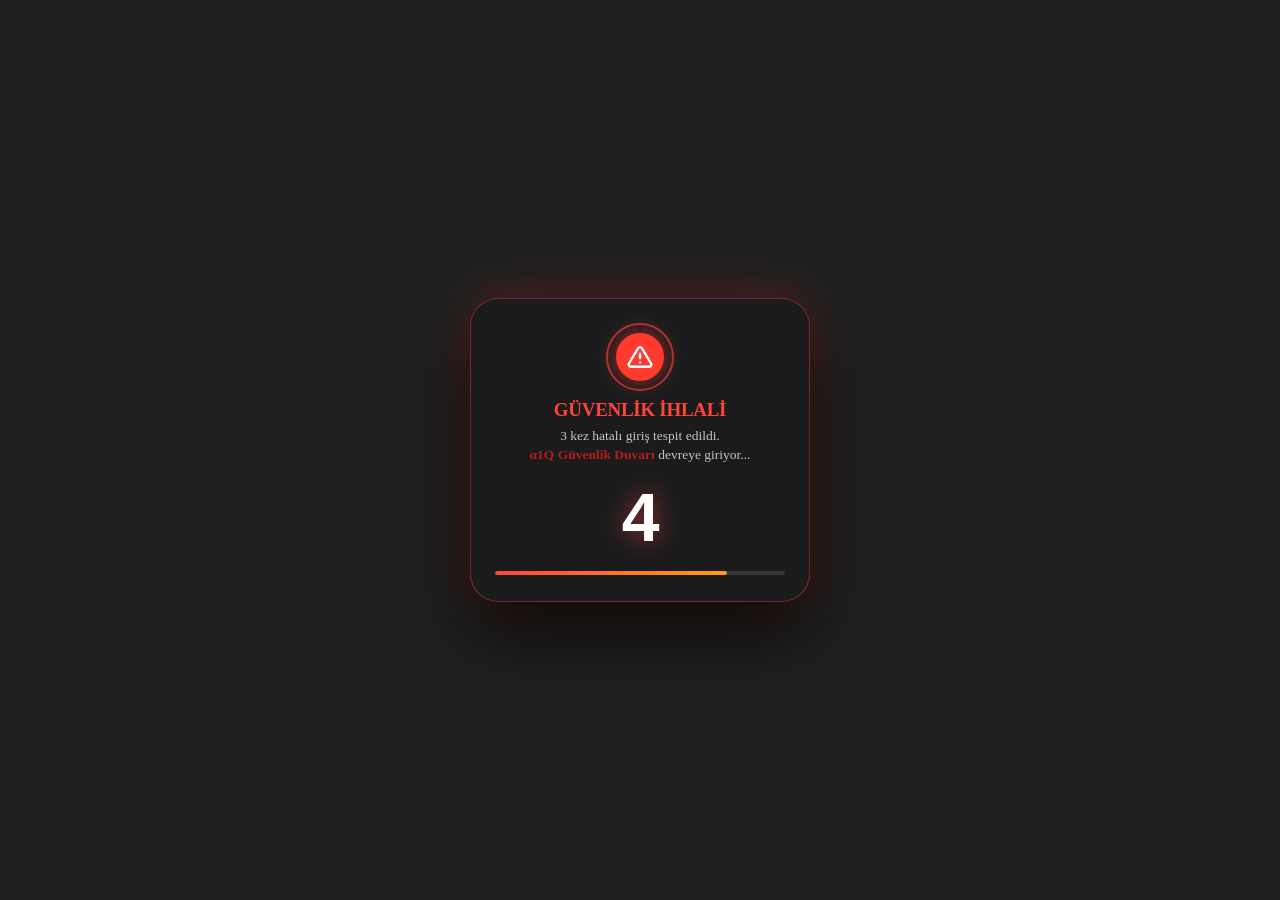
==== a1Q/index.html @ 49dfc86e "Add files via upload" ====
<!DOCTYPE html>
<html lang="tr">

<head>
    <meta charset="UTF-8">
    <meta name="viewport"
        content="width=device-width, initial-scale=1.0, maximum-scale=1.0, user-scalable=no, viewport-fit=cover">
    <title>α1Q Protokolü • Kurt Kapanı</title>
    <link rel="icon" type="image/png" href="logo.png">
    <link rel="apple-touch-icon" href="logo.png">
    <meta name="theme-color" content="#000000">

    <link rel="stylesheet" href="style.css">

    <!-- Immediate Persistent Lock Detection (Prevents any flicker on restart) -->
    <script>
        try {
            if (localStorage.getItem("ata_kurt_kapani_lock_v1") === "locked") {
                document.documentElement.classList.add("kurt-locked-boot");
            }
        } catch (e) { }
    </script>
</head>

<body>
    <!-- 1. iOS Security Countdown Overlay (10s Countdown) -->
    <div class="countdown-overlay" id="countdownOverlay" aria-hidden="true">
        <div class="countdown-box">
            <div class="countdown-badge-wrap">
                <div class="countdown-pulse-ring"></div>
                <div class="countdown-icon">
                    <svg viewBox="0 0 24 24" fill="none" stroke="currentColor" stroke-width="2.2" stroke-linecap="round"
                        stroke-linejoin="round">
                        <path
                            d="M10.29 3.86L1.82 18a2 2 0 0 0 1.71 3h16.94a2 2 0 0 0 1.71-3L13.71 3.86a2 2 0 0 0-3.42 0z">
                        </path>
                        <line x1="12" y1="9" x2="12" y2="13"></line>
                        <line x1="12" y1="17" x2="12.01" y2="17"></line>
                    </svg>
                </div>
            </div>
            <h3 class="countdown-title">GÜVENLİK İHLALİ</h3>
            <p class="countdown-desc">3 kez hatalı giriş tespit edildi.<br><span class="countdown-highlight-red">α1Q
                    Güvenlik Duvarı</span> devreye giriyor...</p>
            <div class="countdown-number" id="countdownNumber">5</div>
            <div class="countdown-progress-track">
                <div class="countdown-progress-bar" id="countdownProgressBar"></div>
            </div>
        </div>
    </div>

    <!-- 2. α1Q v2.0 (Fullscreen Security Lockout) -->
    <div class="kurt-kapani-overlay" id="kurtKapaniOverlay" aria-hidden="true">
        <div class="kurt-kapani-ambient"></div>
        <div class="kurt-kapani-container">
            <!-- Secret Trigger Zone: The a1Q avatar badge is the secret button! (Double-tap to reveal slider) -->
            <div class="kurt-hero" id="secretUnlockTrigger" title="Güvenlik Rozeti" tabindex="0" role="button"
                aria-label="Gizli Kilit Rozeti">
                <div class="kurt-glow-ring"></div>
                <div class="kurt-avatar-frame">
                    <div class="kurt-avatar-crop">
                        <img src="avatar.png" alt="α1Q" class="kurt-avatar-img">
                    </div>
                    <div class="kurt-lock-badge">
                        <svg viewBox="0 0 24 24" fill="currentColor">
                            <rect x="3" y="11" width="18" height="11" rx="2" ry="2"></rect>
                            <path d="M7 11V7a5 5 0 0 1 10 0v4" stroke="currentColor" stroke-width="2" fill="none">
                            </path>
                        </svg>
                    </div>
                </div>
                <div class="kurt-status-chip">
                    <span class="pulse-dot"></span> α1Q v2.0 WKG
                </div>
            </div>

            <div class="kurt-content">
                <h1 class="kurt-title">α1Q v2.0</h1>
                <p class="kurt-subtitle">CİHAZ VE ERİŞİM KİLİTLENDİ</p>
                <div class="kurt-card">
                    <div class="kurt-card-row">
                        <span class="kurt-label">Sebep:</span>
                        <span class="kurt-val">3 Kez Yetkisiz Giriş İhlali</span>
                    </div>
                    <div class="kurt-divider"></div>
                    <div class="kurt-card-row">
                        <span class="kurt-label">Durum:</span>
                        <span class="kurt-val status-danger">Tüm Protokoller Askıya Alındı</span>
                    </div>
                    <div class="kurt-divider"></div>
                    <div class="kurt-card-row">
                        <span class="kurt-label">Güvenlik:</span>
                        <span class="kurt-val">α1Q v2.0</span>
                    </div>
                </div>
                <p class="kurt-instruction">Şüpheli Davranışlar Tespit Edildi, Erişiminiz Kısıtlandı, Erişim İçin Admine
                    Ulaşınız.</p>
            </div>

            <!-- Apple "Slide to Unlock" Slider (Revealed upon double tapping the secret badge) -->
            <div class="slide-unlock-wrapper" id="slideUnlockWrapper">
                <div class="slide-unlock-track" id="slideUnlockTrack">
                    <div class="slide-unlock-thumb" id="slideUnlockThumb">
                        <svg viewBox="0 0 24 24" fill="none" stroke="currentColor" stroke-width="2.6"
                            stroke-linecap="round" stroke-linejoin="round">
                            <polyline points="9 18 15 12 9 6"></polyline>
                        </svg>
                    </div>
                    <span class="slide-unlock-text" id="slideUnlockText">kilidi açmak için kaydırın</span>
                </div>
            </div>

            <div class="kurt-footer">
                <span>α1Q Güvenlik Protokolü • v2.0 WKG</span>
            </div>
        </div>
    </div>

    <!-- Unlocked State Notification Screen (Shown only after successful slide unlock) -->
    <div class="unlocked-screen" id="unlockedScreen">
        <div class="unlocked-card">
            <div class="unlocked-icon">
                <svg viewBox="0 0 24 24" fill="none" stroke="currentColor" stroke-width="2.5" stroke-linecap="round"
                    stroke-linejoin="round">
                    <polyline points="20 6 9 17 4 12"></polyline>
                </svg>
            </div>
            <h2>Kilit Açıldı</h2>
            <p>α1Q v2.0 başarıyla devre dışı bırakıldı.</p>
            <button class="restart-btn" id="restartBtn">Sayacı Yeniden Başlat</button>
        </div>
    </div>

    <script src="app.js"></script>
</body>

</html>
---- a1Q/style.css ----
/* ===================================================================
   KURT KAPANI & α1Q GÜVENLİK SİSTEMİ - STYLESHEET
   =================================================================== */

*, *::before, *::after {
    box-sizing: border-box;
    margin: 0;
    padding: 0;
    -webkit-tap-highlight-color: transparent;
}

html.kurt-locked-boot,
html.kurt-locked-boot body {
    width: 100%;
    height: 100%;
    height: 100dvh;
    background-color: #000000;
    overflow: hidden !important;
    position: fixed;
    top: 0;
    left: 0;
    right: 0;
    bottom: 0;
    user-select: none;
    -webkit-user-select: none;
    overscroll-behavior: none;
    touch-action: none;
}

/* ===================================================================
   1. 10-SECOND iOS SECURITY COUNTDOWN OVERLAY
   =================================================================== */
.countdown-overlay {
    position: fixed;
    top: 0;
    left: 0;
    width: 100vw;
    height: 100vh;
    height: 100dvh;
    background: rgba(0, 0, 0, 0.88);
    backdrop-filter: blur(25px);
    -webkit-backdrop-filter: blur(25px);
    z-index: 9998;
    display: flex;
    align-items: center;
    justify-content: center;
    padding: 20px;
    opacity: 0;
    pointer-events: none;
    transition: opacity 0.35s ease;
}

.countdown-overlay.active {
    opacity: 1;
    pointer-events: auto;
}

.countdown-box {
    width: 100%;
    max-width: 340px;
    background: rgba(28, 28, 30, 0.85);
    border: 1px solid rgba(255, 69, 58, 0.4);
    border-radius: 28px;
    padding: 30px 24px 26px;
    display: flex;
    flex-direction: column;
    align-items: center;
    text-align: center;
    box-shadow: 0 30px 70px rgba(0, 0, 0, 0.8), 0 0 45px rgba(255, 59, 48, 0.28);
    animation: countdownModalIn 0.35s cubic-bezier(0.16, 1, 0.3, 1);
}

@keyframes countdownModalIn {
    0% {
        transform: scale(0.9) translateY(20px);
        opacity: 0;
    }
    100% {
        transform: scale(1) translateY(0);
        opacity: 1;
    }
}

.countdown-badge-wrap {
    position: relative;
    width: 56px;
    height: 56px;
    margin-bottom: 14px;
    display: flex;
    align-items: center;
    justify-content: center;
}

.countdown-icon {
    width: 48px;
    height: 48px;
    background: #ff3b30;
    color: #ffffff;
    border-radius: 50%;
    display: flex;
    align-items: center;
    justify-content: center;
    box-shadow: 0 0 20px rgba(255, 59, 48, 0.6);
}

.countdown-icon svg {
    width: 26px;
    height: 26px;
}

.countdown-pulse-ring {
    position: absolute;
    top: -6px;
    left: -6px;
    right: -6px;
    bottom: -6px;
    border-radius: 50%;
    border: 2px solid rgba(255, 69, 58, 0.6);
    animation: countdownPulse 1.6s infinite cubic-bezier(0.25, 1, 0.5, 1);
}

@keyframes countdownPulse {
    0% {
        transform: scale(0.85);
        opacity: 0.9;
    }
    100% {
        transform: scale(1.45);
        opacity: 0;
    }
}

.countdown-title {
    font-size: 19px;
    font-weight: 700;
    letter-spacing: -0.3px;
    color: #ff453a;
    margin-bottom: 6px;
}

.countdown-desc {
    font-size: 13.5px;
    line-height: 1.4;
    color: rgba(255, 255, 255, 0.75);
    margin-bottom: 18px;
}

.countdown-highlight-red {
    color: #b71c1c;
    font-weight: 700;
}

.countdown-number {
    font-family: -apple-system, BlinkMacSystemFont, "SF Pro Display", sans-serif;
    font-size: 68px;
    font-weight: 800;
    line-height: 1;
    color: #ffffff;
    letter-spacing: -1.5px;
    margin-bottom: 20px;
    text-shadow: 0 0 25px rgba(255, 69, 58, 0.55);
    font-variant-numeric: tabular-nums;
    transition: transform 0.12s ease;
}

.countdown-number.tick-pop {
    transform: scale(1.15);
    color: #ff453a;
}

.countdown-progress-track {
    width: 100%;
    height: 4px;
    background: rgba(255, 255, 255, 0.12);
    border-radius: 4px;
    overflow: hidden;
}

.countdown-progress-bar {
    width: 100%;
    height: 100%;
    background: linear-gradient(90deg, #ff453a, #ff9f0a);
    border-radius: 4px;
    transition: width 1s linear;
}

/* ==========================================================================
   2. α1Q v2.0 (Fullscreen Security Lockout)
   ========================================================================== */
.kurt-kapani-overlay {
    position: fixed;
    top: 0;
    left: 0;
    width: 100vw;
    height: 100vh;
    height: 100dvh;
    background-color: #000000;
    z-index: 9999;
    display: flex;
    align-items: center;
    justify-content: center;
    overflow: hidden;
    overscroll-behavior: none;
    padding: 20px 16px;
    opacity: 0;
    pointer-events: none;
    transform: scale(1.04);
    transition: opacity 0.4s ease, transform 0.45s cubic-bezier(0.16, 1, 0.3, 1);
    user-select: none;
    -webkit-user-select: none;
}

.kurt-kapani-overlay.active,
html.kurt-locked-boot .kurt-kapani-overlay {
    opacity: 1 !important;
    pointer-events: auto !important;
    transform: scale(1) !important;
}

html.kurt-locked-boot .kurt-kapani-overlay {
    transition: none !important;
}

.kurt-kapani-ambient {
    position: absolute;
    top: 0;
    left: 0;
    width: 100%;
    height: 100%;
    background: radial-gradient(circle at 50% 30%, rgba(255, 59, 48, 0.18) 0%, rgba(255, 69, 58, 0.05) 45%, rgba(0, 0, 0, 0.95) 75%);
    pointer-events: none;
    animation: wolfBreathe 4s infinite alternate ease-in-out;
}

@keyframes wolfBreathe {
    0% {
        opacity: 0.75;
        transform: scale(1);
    }
    100% {
        opacity: 1;
        transform: scale(1.08);
    }
}

.kurt-kapani-container {
    position: relative;
    z-index: 10;
    width: 100%;
    max-width: 380px;
    display: flex;
    flex-direction: column;
    align-items: center;
    text-align: center;
    margin: auto;
}

/* Secret Unlock Trigger Badge */
.kurt-hero {
    position: relative;
    cursor: pointer;
    margin-bottom: 22px;
    display: flex;
    flex-direction: column;
    align-items: center;
    outline: none;
    -webkit-tap-highlight-color: transparent;
    transition: transform 0.15s ease;
}

.kurt-hero:active {
    transform: scale(0.95);
}

.kurt-glow-ring {
    position: absolute;
    width: 112px;
    height: 112px;
    top: -12px;
    border-radius: 50%;
    background: radial-gradient(circle, rgba(255, 45, 85, 0.45) 0%, rgba(255, 45, 85, 0) 70%);
    animation: wolfRingGlow 2.5s infinite alternate ease-in-out;
    pointer-events: none;
}

@keyframes wolfRingGlow {
    0% {
        transform: scale(0.9);
        opacity: 0.4;
    }
    100% {
        transform: scale(1.2);
        opacity: 0.85;
    }
}

.kurt-avatar-frame {
    position: relative;
    width: 88px;
    height: 88px;
    border-radius: 50%;
    border: 2px solid rgba(255, 69, 58, 0.9);
    background-color: #0c0203;
    overflow: visible;
    box-shadow: 0 0 28px rgba(255, 45, 85, 0.5), inset 0 0 12px rgba(255, 59, 48, 0.2);
    display: flex;
    align-items: center;
    justify-content: center;
}

.kurt-avatar-crop {
    width: 100%;
    height: 100%;
    border-radius: 50%;
    overflow: hidden;
    position: relative;
    display: flex;
    align-items: center;
    justify-content: center;
    -webkit-mask-image: -webkit-radial-gradient(white, black);
    mask-image: radial-gradient(white, black);
}

.kurt-avatar-img {
    width: 100%;
    height: 100%;
    object-fit: cover;
    border-radius: 50%;
    display: block;
    transform: scale(1.38);
    filter: drop-shadow(0 0 6px rgba(255, 45, 85, 0.35));
    transition: transform 0.4s cubic-bezier(0.25, 1, 0.5, 1);
}

.kurt-hero:hover .kurt-avatar-img {
    transform: scale(1.46);
}

.kurt-lock-badge {
    position: absolute;
    bottom: -2px;
    right: -2px;
    width: 28px;
    height: 28px;
    background: #ff3b30;
    color: #ffffff;
    border-radius: 50%;
    border: 2.5px solid #000000;
    display: flex;
    align-items: center;
    justify-content: center;
    box-shadow: 0 2px 8px rgba(0, 0, 0, 0.5);
}

.kurt-lock-badge svg {
    width: 13px;
    height: 13px;
}

.kurt-status-chip {
    margin-top: 10px;
    display: inline-flex;
    align-items: center;
    gap: 6px;
    padding: 4px 12px;
    background: rgba(255, 69, 58, 0.15);
    border: 0.5px solid rgba(255, 69, 58, 0.35);
    border-radius: 20px;
    font-size: 10.5px;
    font-weight: 700;
    letter-spacing: 0.6px;
    color: #ffffff;
    text-transform: none;
}

.kurt-status-chip .pulse-dot {
    width: 6.5px;
    height: 6.5px;
    border-radius: 50%;
    background-color: #ff453a;
    animation: blinkRed 1s infinite alternate ease-in-out;
}

@keyframes blinkRed {
    0% { opacity: 0.3; }
    100% { opacity: 1; }
}

.kurt-content {
    width: 100%;
    display: flex;
    flex-direction: column;
    align-items: center;
}

.kurt-title {
    font-size: 25px;
    font-weight: 800;
    letter-spacing: -0.4px;
    color: #ffffff;
    margin-bottom: 4px;
    text-shadow: 0 0 20px rgba(255, 69, 58, 0.3);
}

.kurt-subtitle {
    font-size: 11.5px;
    font-weight: 700;
    letter-spacing: 1.2px;
    color: #ff453a;
    text-transform: uppercase;
    margin-bottom: 20px;
}

.kurt-card {
    width: 100%;
    background: rgba(28, 28, 30, 0.72);
    backdrop-filter: blur(20px);
    -webkit-backdrop-filter: blur(20px);
    border: 0.5px solid rgba(255, 255, 255, 0.1);
    border-radius: 18px;
    padding: 6px 16px;
    margin-bottom: 16px;
    box-shadow: 0 10px 30px rgba(0, 0, 0, 0.5);
}

.kurt-card-row {
    display: flex;
    align-items: center;
    justify-content: space-between;
    padding: 11px 0;
    font-size: 13.5px;
}

.kurt-label {
    color: rgba(255, 255, 255, 0.55);
    font-weight: 400;
}

.kurt-val {
    color: #ffffff;
    font-weight: 600;
    letter-spacing: -0.2px;
}

.kurt-val.status-danger {
    color: #ff453a;
    font-weight: 700;
}

.kurt-divider {
    height: 0.5px;
    background-color: rgba(255, 255, 255, 0.08);
}

.kurt-instruction {
    font-size: 13px;
    line-height: 1.45;
    color: rgba(255, 255, 255, 0.5);
    max-width: 290px;
    margin-bottom: 24px;
}

/* 3. Apple "Slide to Unlock" Slider */
.slide-unlock-wrapper {
    width: 100%;
    max-width: 300px;
    opacity: 0;
    transform: translateY(18px) scale(0.96);
    pointer-events: none;
    max-height: 0;
    overflow: hidden;
    transition: opacity 0.35s ease, transform 0.4s cubic-bezier(0.2, 0.8, 0.2, 1), max-height 0.4s ease, margin 0.35s ease;
}

.slide-unlock-wrapper.revealed {
    opacity: 1;
    transform: translateY(0) scale(1);
    pointer-events: auto;
    max-height: 80px;
    margin-bottom: 20px;
}

.slide-unlock-track {
    position: relative;
    width: 100%;
    height: 52px;
    background: rgba(44, 44, 46, 0.65);
    backdrop-filter: blur(25px);
    -webkit-backdrop-filter: blur(25px);
    border: 0.5px solid rgba(255, 255, 255, 0.16);
    border-radius: 26px;
    display: flex;
    align-items: center;
    padding: 4px;
    overflow: hidden;
    box-shadow: inset 0 2px 6px rgba(0, 0, 0, 0.4);
}

.slide-unlock-thumb {
    position: relative;
    z-index: 2;
    width: 44px;
    height: 44px;
    background: #ffffff;
    border-radius: 50%;
    display: flex;
    align-items: center;
    justify-content: center;
    color: #1c1c1e;
    box-shadow: 0 3px 10px rgba(0, 0, 0, 0.45);
    cursor: grab;
    touch-action: none;
    user-select: none;
}

.slide-unlock-thumb:active {
    cursor: grabbing;
}

.slide-unlock-thumb svg {
    width: 18px;
    height: 18px;
    margin-left: 2px;
}

.slide-unlock-text {
    position: absolute;
    left: 0;
    right: 0;
    text-align: center;
    font-size: 13px;
    font-weight: 500;
    letter-spacing: 0.3px;
    pointer-events: none;
    user-select: none;
    background: linear-gradient(90deg, rgba(255, 255, 255, 0.25) 0%, rgba(255, 255, 255, 0.95) 50%, rgba(255, 255, 255, 0.25) 100%);
    background-size: 200% 100%;
    -webkit-background-clip: text;
    -webkit-text-fill-color: transparent;
    animation: appleSlideShimmer 2.4s infinite linear;
    transition: opacity 0.25s ease;
}

@keyframes appleSlideShimmer {
    0% {
        background-position: -150% 0;
    }
    100% {
        background-position: 150% 0;
    }
}

.kurt-footer {
    font-size: 11.5px;
    font-weight: 500;
    color: rgba(255, 255, 255, 0.25);
    letter-spacing: 0.5px;
}

/* ===================================================================
   3. UNLOCKED SUCCESS STATE
   =================================================================== */
.unlocked-screen {
    position: fixed;
    top: 0;
    left: 0;
    width: 100vw;
    height: 100vh;
    height: 100dvh;
    overflow: hidden;
    overscroll-behavior: none;
    display: flex;
    align-items: center;
    justify-content: center;
    padding: 20px;
    background: radial-gradient(circle at 50% 30%, #2b060b 0%, #0d0203 70%, #000000 100%);
}

.unlocked-card {
    background: rgba(28, 28, 30, 0.85);
    border: 1px solid rgba(255, 255, 255, 0.15);
    border-radius: 24px;
    padding: 36px 28px;
    text-align: center;
    max-width: 340px;
    width: 100%;
    box-shadow: 0 20px 50px rgba(0, 0, 0, 0.7);
    display: flex;
    flex-direction: column;
    align-items: center;
}

.unlocked-icon {
    width: 60px;
    height: 60px;
    background: #30d158;
    color: #ffffff;
    border-radius: 50%;
    display: flex;
    align-items: center;
    justify-content: center;
    margin-bottom: 16px;
    box-shadow: 0 0 25px rgba(48, 209, 88, 0.45);
}

.unlocked-icon svg {
    width: 32px;
    height: 32px;
}

.unlocked-card h2 {
    font-size: 22px;
    font-weight: 700;
    margin-bottom: 8px;
    color: #ffffff;
}

.unlocked-card p {
    font-size: 14px;
    color: rgba(255, 255, 255, 0.65);
    margin-bottom: 24px;
    line-height: 1.45;
}

.restart-btn {
    background: linear-gradient(135deg, #a81320 0%, #6e0812 100%);
    color: #ffffff;
    border: none;
    padding: 13px 24px;
    border-radius: 14px;
    font-size: 14.5px;
    font-weight: 600;
    cursor: pointer;
    box-shadow: 0 4px 15px rgba(168, 19, 32, 0.4);
    transition: transform 0.15s ease;
}

.restart-btn:active {
    transform: scale(0.96);
}
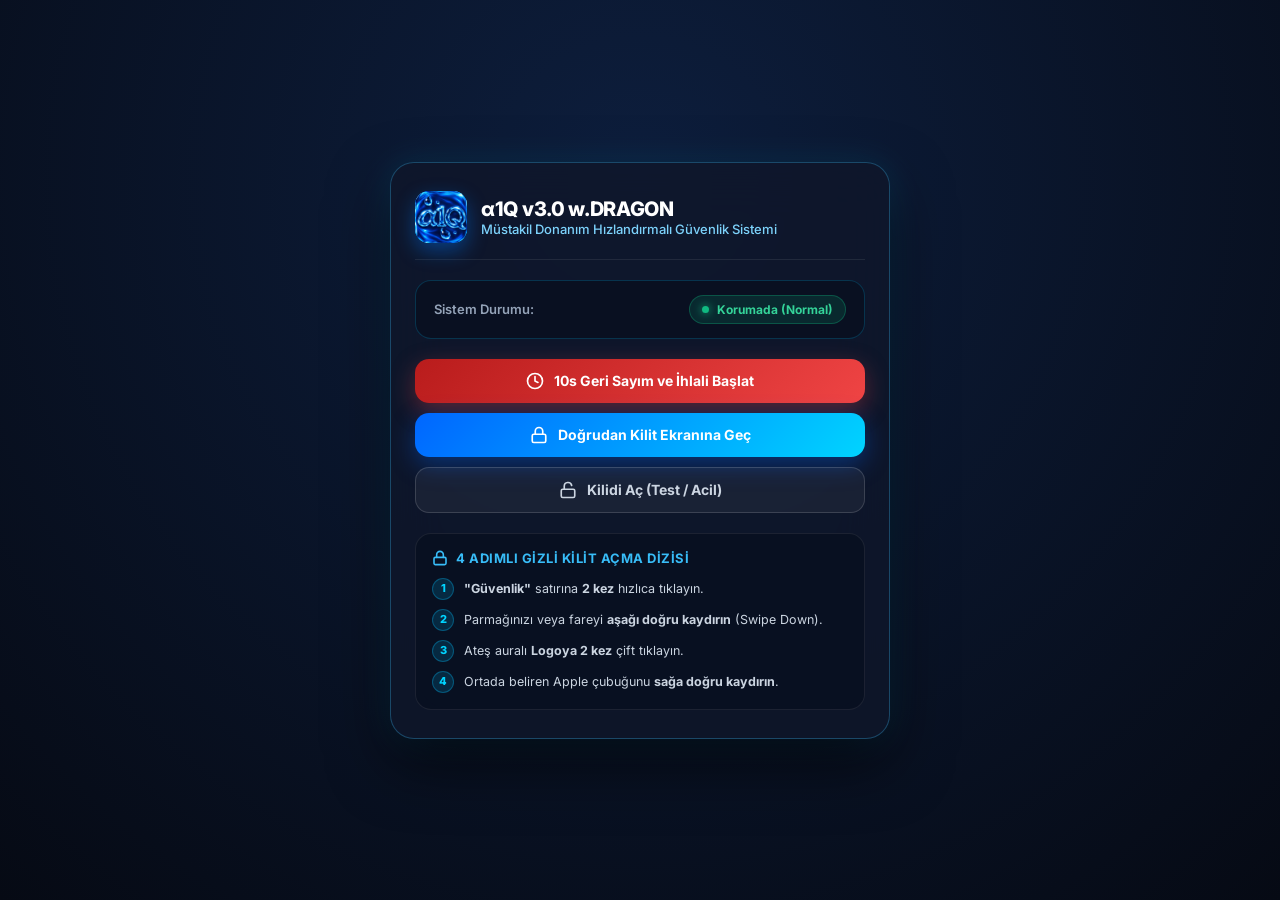
==== commit 40bc58db: "Add files via upload" ====
--- a/a1Q/index.html
+++ b/a1Q/index.html
@@ -5,59 +5,139 @@
     <meta charset="UTF-8">
     <meta name="viewport"
         content="width=device-width, initial-scale=1.0, maximum-scale=1.0, user-scalable=no, viewport-fit=cover">
-    <title>α1Q Protokolü • Kurt Kapanı</title>
-    <link rel="icon" type="image/png" href="logo.png">
-    <link rel="apple-touch-icon" href="logo.png">
-    <meta name="theme-color" content="#000000">
-
+    <title>α1Q v3.0 w.DRAGON Güvenlik Sistemi</title>
     <link rel="stylesheet" href="style.css">
-
-    <!-- Immediate Persistent Lock Detection (Prevents any flicker on restart) -->
-    <script>
-        try {
-            if (localStorage.getItem("ata_kurt_kapani_lock_v1") === "locked") {
-                document.documentElement.classList.add("kurt-locked-boot");
-            }
-        } catch (e) { }
-    </script>
+    <link rel="icon" type="image/png" href="avatar.png">
 </head>
 
 <body>
-    <!-- 1. iOS Security Countdown Overlay (10s Countdown) -->
-    <div class="countdown-overlay" id="countdownOverlay" aria-hidden="true">
+
+    <!-- ===================================================================
+         DEMO UYGULAMA / HOST KONTROL PANELİ
+         =================================================================== -->
+    <main class="demo-container">
+        <div class="demo-dashboard">
+            <div class="demo-header">
+                <div class="demo-badge-icon">
+                    <img src="avatar.png" alt="α1Q Logo">
+                </div>
+                <div class="demo-header-info">
+                    <h1>α1Q v3.0 w.DRAGON</h1>
+                    <p>Müstakil Donanım Hızlandırmalı Güvenlik Sistemi</p>
+                </div>
+            </div>
+
+            <div class="demo-status-card">
+                <span class="status-label">Sistem Durumu:</span>
+                <div class="status-badge" id="systemStatusBadge">
+                    <span class="dot"></span>
+                    <span id="systemStatusText">Korumada (Normal)</span>
+                </div>
+            </div>
+
+            <div class="demo-btn-group">
+                <button class="demo-btn btn-danger" id="btnTriggerCountdown">
+                    <svg width="18" height="18" viewBox="0 0 24 24" fill="none" stroke="currentColor" stroke-width="2.2" stroke-linecap="round" stroke-linejoin="round">
+                        <circle cx="12" cy="12" r="10"></circle>
+                        <polyline points="12 6 12 12 16 14"></polyline>
+                    </svg>
+                    10s Geri Sayım ve İhlali Başlat
+                </button>
+
+                <button class="demo-btn btn-primary" id="btnTriggerLockout">
+                    <svg width="18" height="18" viewBox="0 0 24 24" fill="none" stroke="currentColor" stroke-width="2.2" stroke-linecap="round" stroke-linejoin="round">
+                        <rect x="3" y="11" width="18" height="11" rx="2" ry="2"></rect>
+                        <path d="M7 11V7a5 5 0 0 1 10 0v4"></path>
+                    </svg>
+                    Doğrudan Kilit Ekranına Geç
+                </button>
+
+                <button class="demo-btn btn-outline" id="btnForceUnlock">
+                    <svg width="18" height="18" viewBox="0 0 24 24" fill="none" stroke="currentColor" stroke-width="2.2" stroke-linecap="round" stroke-linejoin="round">
+                        <rect x="3" y="11" width="18" height="11" rx="2" ry="2"></rect>
+                        <path d="M7 11V7a5 5 0 0 1 9.9-1"></path>
+                    </svg>
+                    Kilidi Aç (Test / Acil)
+                </button>
+            </div>
+
+            <div class="demo-steps-card">
+                <div class="demo-steps-title">
+                    <svg width="16" height="16" viewBox="0 0 24 24" fill="none" stroke="currentColor" stroke-width="2.4" stroke-linecap="round" stroke-linejoin="round">
+                        <rect x="3" y="11" width="18" height="11" rx="2" ry="2"></rect>
+                        <path d="M7 11V7a5 5 0 0 1 10 0v4"></path>
+                    </svg>
+                    4 Adımlı Gizli Kilit Açma Dizisi
+                </div>
+                <ul class="demo-steps-list">
+                    <li><span class="step-num">1</span> <span><b>"Güvenlik"</b> satırına <b>2 kez</b> hızlıca tıklayın.</span></li>
+                    <li><span class="step-num">2</span> <span>Parmağınızı veya fareyi <b>aşağı doğru kaydırın</b> (Swipe Down).</span></li>
+                    <li><span class="step-num">3</span> <span>Ateş auralı <b>Logoya 2 kez</b> çift tıklayın.</span></li>
+                    <li><span class="step-num">4</span> <span>Ortada beliren Apple çubuğunu <b>sağa doğru kaydırın</b>.</span></li>
+                </ul>
+            </div>
+        </div>
+    </main>
+
+    <!-- ===================================================================
+         1. iOS SECURITY COUNTDOWN OVERLAY (10s Countdown)
+         =================================================================== -->
+    <div class="countdown-overlay" id="countdownOverlay" style="display: none;" aria-hidden="true">
+        <!-- Fullscreen Dragon Video Canvas (Chroma Key Green Removed via WebGL) -->
+        <div class="countdown-dragon-fullscreen">
+            <video id="dragonVideo" src="dragon.mp4" playsinline webkit-playsinline loop preload="auto"
+                style="position:absolute;top:0;left:0;width:1px;height:1px;opacity:0.001;pointer-events:none;"></video>
+            <canvas id="dragonCanvas" class="dragon-fullscreen-canvas"></canvas>
+        </div>
+
         <div class="countdown-box">
-            <div class="countdown-badge-wrap">
-                <div class="countdown-pulse-ring"></div>
-                <div class="countdown-icon">
-                    <svg viewBox="0 0 24 24" fill="none" stroke="currentColor" stroke-width="2.2" stroke-linecap="round"
-                        stroke-linejoin="round">
-                        <path
-                            d="M10.29 3.86L1.82 18a2 2 0 0 0 1.71 3h16.94a2 2 0 0 0 1.71-3L13.71 3.86a2 2 0 0 0-3.42 0z">
-                        </path>
-                        <line x1="12" y1="9" x2="12" y2="13"></line>
-                        <line x1="12" y1="17" x2="12.01" y2="17"></line>
-                    </svg>
-                </div>
-            </div>
             <h3 class="countdown-title">GÜVENLİK İHLALİ</h3>
             <p class="countdown-desc">3 kez hatalı giriş tespit edildi.<br><span class="countdown-highlight-red">α1Q
                     Güvenlik Duvarı</span> devreye giriyor...</p>
-            <div class="countdown-number" id="countdownNumber">5</div>
+            <div class="countdown-number" id="countdownNumber">10</div>
             <div class="countdown-progress-track">
                 <div class="countdown-progress-bar" id="countdownProgressBar"></div>
             </div>
         </div>
     </div>
 
-    <!-- 2. α1Q v2.0 (Fullscreen Security Lockout) -->
-    <div class="kurt-kapani-overlay" id="kurtKapaniOverlay" aria-hidden="true">
+    <!-- ===================================================================
+         2. α1Q v3.0 w.DRAGON (Fullscreen Security Lockout)
+         =================================================================== -->
+    <div class="kurt-kapani-overlay" id="kurtKapaniOverlay" style="display: none;" aria-hidden="true">
         <div class="kurt-kapani-ambient"></div>
+
+        <!-- Lock Screen Dragon Video Canvas (Fullscreen WebGL Chroma Key) -->
+        <div class="kurt-dragon-fullscreen">
+            <video id="kurtDragonVideo" src="kilit_dragon.mp4" playsinline webkit-playsinline autoplay muted loop
+                preload="auto"
+                style="position:absolute;top:0;left:0;width:1px;height:1px;opacity:0.001;pointer-events:none;"></video>
+            <canvas id="kurtDragonCanvas" class="kurt-dragon-fullscreen-canvas"></canvas>
+        </div>
+
         <div class="kurt-kapani-container">
-            <!-- Secret Trigger Zone: The a1Q avatar badge is the secret button! (Double-tap to reveal slider) -->
+            <!-- Secret Trigger Zone: The a1Q avatar badge is part of secret trigger -->
             <div class="kurt-hero" id="secretUnlockTrigger" title="Güvenlik Rozeti" tabindex="0" role="button"
                 aria-label="Gizli Kilit Rozeti">
                 <div class="kurt-glow-ring"></div>
                 <div class="kurt-avatar-frame">
+                    <!-- 4K Ultra Dragon Fire Flame Ring -->
+                    <div class="dragon-fire-aura" aria-hidden="true">
+                        <div class="dragon-fire-core"></div>
+                        <div class="dragon-fire-layer flame-a"></div>
+                        <div class="dragon-fire-layer flame-b"></div>
+                        <div class="dragon-fire-layer flame-c"></div>
+                        <div class="dragon-sparks">
+                            <span class="d-spark ds-1"></span>
+                            <span class="d-spark ds-2"></span>
+                            <span class="d-spark ds-3"></span>
+                            <span class="d-spark ds-4"></span>
+                            <span class="d-spark ds-5"></span>
+                            <span class="d-spark ds-6"></span>
+                            <span class="d-spark ds-7"></span>
+                            <span class="d-spark ds-8"></span>
+                        </div>
+                    </div>
                     <div class="kurt-avatar-crop">
                         <img src="avatar.png" alt="α1Q" class="kurt-avatar-img">
                     </div>
@@ -70,13 +150,11 @@
                     </div>
                 </div>
                 <div class="kurt-status-chip">
-                    <span class="pulse-dot"></span> α1Q v2.0 WKG
+                    <span class="pulse-dot"></span> α1Q v3.0 w.DRAGON
                 </div>
             </div>
 
             <div class="kurt-content">
-                <h1 class="kurt-title">α1Q v2.0</h1>
-                <p class="kurt-subtitle">CİHAZ VE ERİŞİM KİLİTLENDİ</p>
                 <div class="kurt-card">
                     <div class="kurt-card-row">
                         <span class="kurt-label">Sebep:</span>
@@ -88,18 +166,17 @@
                         <span class="kurt-val status-danger">Tüm Protokoller Askıya Alındı</span>
                     </div>
                     <div class="kurt-divider"></div>
-                    <div class="kurt-card-row">
+                    <div class="kurt-card-row" id="guvenlikTrigger">
                         <span class="kurt-label">Güvenlik:</span>
-                        <span class="kurt-val">α1Q v2.0</span>
-                    </div>
-                </div>
-                <p class="kurt-instruction">Şüpheli Davranışlar Tespit Edildi, Erişiminiz Kısıtlandı, Erişim İçin Admine
-                    Ulaşınız.</p>
-            </div>
-
-            <!-- Apple "Slide to Unlock" Slider (Revealed upon double tapping the secret badge) -->
+                        <span class="kurt-val">α1Q v3.0 w.DRAGON</span>
+                    </div>
+                </div>
+            </div>
+
+            <!-- Apple "Slide to Unlock" Slider -->
             <div class="slide-unlock-wrapper" id="slideUnlockWrapper">
                 <div class="slide-unlock-track" id="slideUnlockTrack">
+                    <div class="slide-unlock-progress" id="slideUnlockProgress"></div>
                     <div class="slide-unlock-thumb" id="slideUnlockThumb">
                         <svg viewBox="0 0 24 24" fill="none" stroke="currentColor" stroke-width="2.6"
                             stroke-linecap="round" stroke-linejoin="round">
@@ -111,27 +188,49 @@
             </div>
 
             <div class="kurt-footer">
-                <span>α1Q Güvenlik Protokolü • v2.0 WKG</span>
+                <span>α1Q Güvenlik Protokolü • v3.0 w.DRAGON</span>
             </div>
         </div>
     </div>
 
-    <!-- Unlocked State Notification Screen (Shown only after successful slide unlock) -->
-    <div class="unlocked-screen" id="unlockedScreen">
-        <div class="unlocked-card">
-            <div class="unlocked-icon">
-                <svg viewBox="0 0 24 24" fill="none" stroke="currentColor" stroke-width="2.5" stroke-linecap="round"
-                    stroke-linejoin="round">
-                    <polyline points="20 6 9 17 4 12"></polyline>
-                </svg>
-            </div>
-            <h2>Kilit Açıldı</h2>
-            <p>α1Q v2.0 başarıyla devre dışı bırakıldı.</p>
-            <button class="restart-btn" id="restartBtn">Sayacı Yeniden Başlat</button>
-        </div>
-    </div>
-
-    <script src="app.js"></script>
+    <!-- Security Core Engine -->
+    <script src="a1q-security.js"></script>
+
+    <!-- Dashboard Interaction Script -->
+    <script>
+        (function() {
+            const badge = document.getElementById("systemStatusBadge");
+            const badgeText = document.getElementById("systemStatusText");
+
+            if (window.A1QSecurity) {
+                window.A1QSecurity.onStateChange(function(state) {
+                    if (!badge || !badgeText) return;
+                    badge.classList.remove("locked", "countdown");
+                    if (state === "countdown") {
+                        badge.classList.add("countdown");
+                        badgeText.textContent = "10s Geri Sayım Devrede";
+                    } else if (state === "locked") {
+                        badge.classList.add("locked");
+                        badgeText.textContent = "Kilitlendi (Erişim Yok)";
+                    } else {
+                        badgeText.textContent = "Korumada (Normal)";
+                    }
+                });
+            }
+
+            document.getElementById("btnTriggerCountdown")?.addEventListener("click", () => {
+                window.A1QSecurity?.triggerCountdown();
+            });
+
+            document.getElementById("btnTriggerLockout")?.addEventListener("click", () => {
+                window.A1QSecurity?.enterLockout();
+            });
+
+            document.getElementById("btnForceUnlock")?.addEventListener("click", () => {
+                window.A1QSecurity?.unlock();
+            });
+        })();
+    </script>
 </body>
 
-</html>+</html>
--- a/a1Q/style.css
+++ b/a1Q/style.css
@@ -1,30 +1,305 @@
 /* ===================================================================
-   KURT KAPANI & α1Q GÜVENLİK SİSTEMİ - STYLESHEET
+   α1Q v3.0 w.DRAGON GÜVENLİK SİSTEMİ - MASTER CSS
+   Apple iOS Tasarımı, WebGL Chroma-Key & 4K Dragon Alev Efektleri
    =================================================================== */
 
-*, *::before, *::after {
-    box-sizing: border-box;
+@import url('https://fonts.googleapis.com/css2?family=SF+Pro+Display:wght@400;500;600;700;800&family=Inter:wght@400;500;600;700;800&display=swap');
+
+:root {
+    --primary-blue: #0077ff;
+    --primary-cyan: #00c3ff;
+    --dark-bg: #050914;
+    --card-bg: rgba(255, 255, 255, 0.9);
+    --border-glow: rgba(0, 195, 255, 0.45);
+    --font-stack: -apple-system, BlinkMacSystemFont, "SF Pro Display", "Inter", "Segoe UI", Roboto, sans-serif;
+}
+
+* {
     margin: 0;
     padding: 0;
+    box-sizing: border-box;
     -webkit-tap-highlight-color: transparent;
 }
 
-html.kurt-locked-boot,
-html.kurt-locked-boot body {
+html, body {
     width: 100%;
     height: 100%;
-    height: 100dvh;
-    background-color: #000000;
-    overflow: hidden !important;
-    position: fixed;
-    top: 0;
-    left: 0;
-    right: 0;
-    bottom: 0;
-    user-select: none;
-    -webkit-user-select: none;
-    overscroll-behavior: none;
-    touch-action: none;
+    min-height: 100%;
+    font-family: var(--font-stack);
+    background-color: #070c18;
+    color: #e2e8f0;
+    overflow-x: hidden;
+}
+
+/* ===================================================================
+   DEMO / HOST UYGULAMA PANELİ (Güvenlik Sistemi Arkasındaki Ana Ekran)
+   =================================================================== */
+.demo-container {
+    min-height: 100vh;
+    display: flex;
+    flex-direction: column;
+    align-items: center;
+    justify-content: center;
+    padding: 24px;
+    background: radial-gradient(circle at 50% 20%, #0d1e3d 0%, #060a14 100%);
+    position: relative;
+    z-index: 1;
+}
+
+.demo-dashboard {
+    width: 100%;
+    max-width: 500px;
+    background: rgba(15, 23, 42, 0.82);
+    backdrop-filter: blur(25px);
+    -webkit-backdrop-filter: blur(25px);
+    border: 1px solid rgba(56, 189, 248, 0.3);
+    border-radius: 24px;
+    padding: 28px 24px;
+    box-shadow: 0 25px 60px rgba(0, 0, 0, 0.6), 0 0 35px rgba(0, 195, 255, 0.15);
+    display: flex;
+    flex-direction: column;
+    gap: 20px;
+    position: relative;
+    z-index: 2;
+}
+
+.demo-header {
+    display: flex;
+    align-items: center;
+    gap: 14px;
+    border-bottom: 1px solid rgba(255, 255, 255, 0.08);
+    padding-bottom: 16px;
+}
+
+.demo-badge-icon {
+    width: 52px;
+    height: 52px;
+    border-radius: 14px;
+    background: linear-gradient(135deg, #0077ff, #00d4ff);
+    display: flex;
+    align-items: center;
+    justify-content: center;
+    box-shadow: 0 8px 20px rgba(0, 119, 255, 0.4);
+    overflow: hidden;
+}
+
+.demo-badge-icon img {
+    width: 100%;
+    height: 100%;
+    object-fit: cover;
+}
+
+.demo-header-info h1 {
+    font-size: 20px;
+    font-weight: 800;
+    color: #ffffff;
+    letter-spacing: -0.3px;
+}
+
+.demo-header-info p {
+    font-size: 13px;
+    color: #7dd3fc;
+    font-weight: 500;
+}
+
+.demo-status-card {
+    background: rgba(8, 15, 30, 0.65);
+    border: 1px solid rgba(0, 195, 255, 0.2);
+    border-radius: 16px;
+    padding: 14px 18px;
+    display: flex;
+    align-items: center;
+    justify-content: space-between;
+}
+
+.status-label {
+    font-size: 13px;
+    color: #94a3b8;
+    font-weight: 600;
+}
+
+.status-badge {
+    display: inline-flex;
+    align-items: center;
+    gap: 8px;
+    padding: 6px 12px;
+    border-radius: 20px;
+    font-size: 12px;
+    font-weight: 700;
+    background: rgba(16, 185, 129, 0.15);
+    color: #34d399;
+    border: 1px solid rgba(16, 185, 129, 0.3);
+    transition: all 0.3s ease;
+}
+
+.status-badge .dot {
+    width: 7px;
+    height: 7px;
+    border-radius: 50%;
+    background-color: #10b981;
+    box-shadow: 0 0 8px #10b981;
+}
+
+.status-badge.locked {
+    background: rgba(239, 68, 68, 0.2);
+    color: #f87171;
+    border-color: rgba(239, 68, 68, 0.4);
+}
+
+.status-badge.locked .dot {
+    background-color: #ef4444;
+    box-shadow: 0 0 8px #ef4444;
+}
+
+.status-badge.countdown {
+    background: rgba(245, 158, 11, 0.2);
+    color: #fbbf24;
+    border-color: rgba(245, 158, 11, 0.4);
+}
+
+.status-badge.countdown .dot {
+    background-color: #f59e0b;
+    box-shadow: 0 0 8px #f59e0b;
+}
+
+.demo-btn-group {
+    display: flex;
+    flex-direction: column;
+    gap: 10px;
+}
+
+.demo-btn {
+    width: 100%;
+    padding: 13px 18px;
+    border-radius: 14px;
+    font-family: inherit;
+    font-size: 14px;
+    font-weight: 700;
+    cursor: pointer;
+    border: none;
+    display: flex;
+    align-items: center;
+    justify-content: center;
+    gap: 10px;
+    transition: all 0.2s cubic-bezier(0.16, 1, 0.3, 1);
+}
+
+.demo-btn.btn-primary {
+    background: linear-gradient(135deg, #0066ff, #00d4ff);
+    color: #ffffff;
+    box-shadow: 0 8px 24px rgba(0, 102, 255, 0.35);
+}
+
+.demo-btn.btn-primary:hover {
+    transform: translateY(-2px);
+    box-shadow: 0 12px 30px rgba(0, 102, 255, 0.5);
+}
+
+.demo-btn.btn-danger {
+    background: linear-gradient(135deg, #b91c1c, #ef4444);
+    color: #ffffff;
+    box-shadow: 0 8px 24px rgba(239, 68, 68, 0.35);
+}
+
+.demo-btn.btn-danger:hover {
+    transform: translateY(-2px);
+    box-shadow: 0 12px 30px rgba(239, 68, 68, 0.5);
+}
+
+.demo-btn.btn-outline {
+    background: rgba(255, 255, 255, 0.05);
+    color: #cbd5e1;
+    border: 1px solid rgba(255, 255, 255, 0.15);
+}
+
+.demo-btn.btn-outline:hover {
+    background: rgba(255, 255, 255, 0.1);
+    color: #ffffff;
+    border-color: rgba(56, 189, 248, 0.4);
+}
+
+.demo-btn:active {
+    transform: scale(0.98);
+}
+
+.demo-steps-card {
+    background: rgba(8, 15, 30, 0.7);
+    border: 1px solid rgba(255, 255, 255, 0.08);
+    border-radius: 16px;
+    padding: 16px;
+}
+
+.demo-steps-title {
+    font-size: 13px;
+    font-weight: 700;
+    color: #38bdf8;
+    margin-bottom: 12px;
+    display: flex;
+    align-items: center;
+    gap: 8px;
+    text-transform: uppercase;
+    letter-spacing: 0.5px;
+}
+
+.demo-steps-list {
+    list-style: none;
+    display: flex;
+    flex-direction: column;
+    gap: 9px;
+}
+
+.demo-steps-list li {
+    font-size: 12.5px;
+    color: #cbd5e1;
+    display: flex;
+    align-items: center;
+    gap: 10px;
+    line-height: 1.4;
+}
+
+.step-num {
+    width: 22px;
+    height: 22px;
+    border-radius: 50%;
+    background: rgba(0, 195, 255, 0.15);
+    color: #00d4ff;
+    font-weight: 800;
+    display: flex;
+    align-items: center;
+    justify-content: center;
+    font-size: 11px;
+    flex-shrink: 0;
+    border: 1px solid rgba(0, 195, 255, 0.3);
+}
+
+/* ===================================================================
+   SCREEN ISOLATION & VIEW CONTROL
+   =================================================================== */
+.countdown-overlay:not(.active),
+body:not(.countdown-screen-active) .countdown-overlay,
+body:not(.countdown-screen-active) #countdownOverlay {
+    display: none !important;
+    visibility: hidden !important;
+    opacity: 0 !important;
+    pointer-events: none !important;
+}
+
+.kurt-kapani-overlay:not(.active),
+body:not(.kurt-screen-active) .kurt-kapani-overlay,
+body:not(.kurt-screen-active) #kurtKapaniOverlay {
+    display: none !important;
+    visibility: hidden !important;
+    opacity: 0 !important;
+    pointer-events: none !important;
+}
+
+body.kurt-screen-active .countdown-overlay,
+html.kurt-locked-boot.kurt-screen-active .countdown-overlay {
+    display: none !important;
+}
+
+body.countdown-screen-active .kurt-kapani-overlay {
+    display: none !important;
 }
 
 /* ===================================================================
@@ -34,169 +309,203 @@
     position: fixed;
     top: 0;
     left: 0;
-    width: 100vw;
-    height: 100vh;
-    height: 100dvh;
-    background: rgba(0, 0, 0, 0.88);
-    backdrop-filter: blur(25px);
-    -webkit-backdrop-filter: blur(25px);
-    z-index: 9998;
-    display: flex;
+    right: 0;
+    bottom: 0;
+    width: 100%;
+    height: 100%;
+    min-height: 100%;
+    background: rgba(0, 10, 26, 0.42);
+    backdrop-filter: blur(10px) brightness(0.85);
+    -webkit-backdrop-filter: blur(10px) brightness(0.85);
+    z-index: 10000;
+    display: none;
     align-items: center;
     justify-content: center;
     padding: 20px;
     opacity: 0;
     pointer-events: none;
-    transition: opacity 0.35s ease;
-}
-
-.countdown-overlay.active {
+    transition: opacity 0.65s cubic-bezier(0.2, 0.8, 0.2, 1), backdrop-filter 0.65s ease, -webkit-backdrop-filter 0.65s ease;
+}
+
+.countdown-overlay.active,
+.countdown-overlay.fading-out {
+    display: flex !important;
+}
+
+.countdown-overlay.active:not(.fading-out) {
     opacity: 1;
     pointer-events: auto;
 }
 
+.countdown-overlay.fading-out {
+    opacity: 0 !important;
+    backdrop-filter: blur(0px) !important;
+    -webkit-backdrop-filter: blur(0px) !important;
+    pointer-events: none !important;
+    transition: opacity 0.85s cubic-bezier(0.2, 0.8, 0.2, 1), backdrop-filter 0.85s ease, -webkit-backdrop-filter 0.85s ease !important;
+}
+
 .countdown-box {
     width: 100%;
-    max-width: 340px;
-    background: rgba(28, 28, 30, 0.85);
-    border: 1px solid rgba(255, 69, 58, 0.4);
-    border-radius: 28px;
-    padding: 30px 24px 26px;
+    max-width: 280px;
+    background: linear-gradient(135deg, rgba(255, 255, 255, 0.92) 0%, rgba(240, 246, 252, 0.88) 100%);
+    backdrop-filter: blur(30px);
+    -webkit-backdrop-filter: blur(30px);
+    border: 1.5px solid rgba(0, 195, 255, 0.45);
+    border-radius: 20px;
+    padding: 20px 18px 16px;
     display: flex;
     flex-direction: column;
     align-items: center;
     text-align: center;
-    box-shadow: 0 30px 70px rgba(0, 0, 0, 0.8), 0 0 45px rgba(255, 59, 48, 0.28);
+    box-shadow: 0 20px 50px rgba(0, 20, 50, 0.35), 0 0 30px rgba(0, 195, 255, 0.22), inset 0 1px 0 rgba(255, 255, 255, 0.95);
+    transform: translateY(-50px);
     animation: countdownModalIn 0.35s cubic-bezier(0.16, 1, 0.3, 1);
+    position: relative;
+    z-index: 10;
 }
 
 @keyframes countdownModalIn {
     0% {
-        transform: scale(0.9) translateY(20px);
+        transform: scale(0.9) translateY(-15px);
         opacity: 0;
     }
     100% {
-        transform: scale(1) translateY(0);
+        transform: scale(1) translateY(-50px);
         opacity: 1;
     }
 }
 
-.countdown-badge-wrap {
-    position: relative;
-    width: 56px;
-    height: 56px;
-    margin-bottom: 14px;
+.countdown-box.fading-out {
+    opacity: 0 !important;
+    transform: translateY(-70px) scale(0.92) !important;
+    transition: opacity 0.7s cubic-bezier(0.25, 1, 0.5, 1), transform 0.7s cubic-bezier(0.25, 1, 0.5, 1) !important;
+}
+
+.countdown-dragon-fullscreen {
+    position: absolute;
+    top: 0;
+    left: 0;
+    right: 0;
+    bottom: 0;
+    width: 100%;
+    height: 100%;
+    min-height: 100%;
     display: flex;
     align-items: center;
     justify-content: center;
-}
-
-.countdown-icon {
-    width: 48px;
-    height: 48px;
-    background: #ff3b30;
-    color: #ffffff;
-    border-radius: 50%;
-    display: flex;
-    align-items: center;
-    justify-content: center;
-    box-shadow: 0 0 20px rgba(255, 59, 48, 0.6);
-}
-
-.countdown-icon svg {
-    width: 26px;
-    height: 26px;
-}
-
-.countdown-pulse-ring {
-    position: absolute;
-    top: -6px;
-    left: -6px;
-    right: -6px;
-    bottom: -6px;
-    border-radius: 50%;
-    border: 2px solid rgba(255, 69, 58, 0.6);
-    animation: countdownPulse 1.6s infinite cubic-bezier(0.25, 1, 0.5, 1);
-}
-
-@keyframes countdownPulse {
-    0% {
-        transform: scale(0.85);
-        opacity: 0.9;
-    }
-    100% {
-        transform: scale(1.45);
-        opacity: 0;
-    }
+    pointer-events: none;
+    overflow: hidden;
+    z-index: 50;
+}
+
+.dragon-fullscreen-canvas {
+    width: 100%;
+    height: 100%;
+    min-height: 100%;
+    object-fit: cover;
+    object-position: center;
+    position: relative;
+    z-index: 50;
+    will-change: transform;
+    transform: translateZ(0);
+}
+
+.dragon-fullscreen-canvas.fading-out {
+    opacity: 0 !important;
+    transform: scale(1.04) translateZ(0) !important;
+    filter: drop-shadow(0 0 35px rgba(0, 195, 255, 0.9)) !important;
+    transition: opacity 0.85s cubic-bezier(0.2, 0.8, 0.2, 1), transform 0.85s cubic-bezier(0.2, 0.8, 0.2, 1), filter 0.85s ease !important;
 }
 
 .countdown-title {
-    font-size: 19px;
-    font-weight: 700;
-    letter-spacing: -0.3px;
-    color: #ff453a;
+    font-size: 16px;
+    font-weight: 800;
+    letter-spacing: -0.2px;
+    background: linear-gradient(135deg, #001a66 0%, #0044cc 50%, #0088ff 100%);
+    -webkit-background-clip: text;
+    background-clip: text;
+    -webkit-text-fill-color: transparent;
+    color: transparent;
     margin-bottom: 6px;
+    text-transform: uppercase;
 }
 
 .countdown-desc {
-    font-size: 13.5px;
+    font-size: 12px;
     line-height: 1.4;
-    color: rgba(255, 255, 255, 0.75);
-    margin-bottom: 18px;
+    background: linear-gradient(135deg, #002266 0%, #0055cc 60%, #38bdf8 100%);
+    -webkit-background-clip: text;
+    background-clip: text;
+    -webkit-text-fill-color: transparent;
+    color: transparent;
+    font-weight: 600;
+    margin-bottom: 12px;
 }
 
 .countdown-highlight-red {
-    color: #b71c1c;
-    font-weight: 700;
+    background: linear-gradient(135deg, #001f88 0%, #0077ff 100%);
+    -webkit-background-clip: text;
+    background-clip: text;
+    -webkit-text-fill-color: transparent;
+    font-weight: 800;
 }
 
 .countdown-number {
     font-family: -apple-system, BlinkMacSystemFont, "SF Pro Display", sans-serif;
-    font-size: 68px;
+    font-size: 52px;
     font-weight: 800;
     line-height: 1;
-    color: #ffffff;
-    letter-spacing: -1.5px;
-    margin-bottom: 20px;
-    text-shadow: 0 0 25px rgba(255, 69, 58, 0.55);
+    background: linear-gradient(135deg, #3ab8ff 0%, #007ec7 50%, #55ccee 100%);
+    -webkit-background-clip: text;
+    background-clip: text;
+    -webkit-text-fill-color: transparent;
+    color: transparent;
+    letter-spacing: -1px;
+    margin-bottom: 14px;
+    filter: drop-shadow(0 0 14px rgba(0, 195, 255, 0.45));
     font-variant-numeric: tabular-nums;
-    transition: transform 0.12s ease;
+    transition: transform 0.12s ease, filter 0.12s ease;
 }
 
 .countdown-number.tick-pop {
-    transform: scale(1.15);
-    color: #ff453a;
+    transform: scale(1.14);
+    filter: drop-shadow(0 0 24px rgba(0, 195, 255, 0.95));
 }
 
 .countdown-progress-track {
     width: 100%;
-    height: 4px;
-    background: rgba(255, 255, 255, 0.12);
-    border-radius: 4px;
+    height: 5px;
+    background: rgba(0, 68, 204, 0.12);
+    border-radius: 5px;
     overflow: hidden;
+    border: 1px solid rgba(0, 195, 255, 0.25);
 }
 
 .countdown-progress-bar {
     width: 100%;
     height: 100%;
-    background: linear-gradient(90deg, #ff453a, #ff9f0a);
-    border-radius: 4px;
+    background: linear-gradient(90deg, #002b88 0%, #0077ff 50%, #38bdf8 100%);
+    border-radius: 5px;
+    box-shadow: 0 0 10px rgba(56, 189, 248, 0.6);
     transition: width 1s linear;
 }
 
-/* ==========================================================================
-   2. α1Q v2.0 (Fullscreen Security Lockout)
-   ========================================================================== */
+/* ===================================================================
+   2. α1Q v3.0 w.DRAGON FULLSCREEN SECURITY LOCKOUT
+   =================================================================== */
 .kurt-kapani-overlay {
     position: fixed;
     top: 0;
     left: 0;
-    width: 100vw;
-    height: 100vh;
-    height: 100dvh;
-    background-color: #000000;
+    right: 0;
+    bottom: 0;
+    width: 100%;
+    height: 100%;
+    min-height: 100%;
+    background: #000000 url('kilit_bg.png') center top / cover no-repeat;
     z-index: 9999;
-    display: flex;
+    display: none;
     align-items: center;
     justify-content: center;
     overflow: hidden;
@@ -204,48 +513,56 @@
     padding: 20px 16px;
     opacity: 0;
     pointer-events: none;
-    transform: scale(1.04);
-    transition: opacity 0.4s ease, transform 0.45s cubic-bezier(0.16, 1, 0.3, 1);
+    transform: scale(1.03);
+    transition: opacity 0.85s cubic-bezier(0.16, 1, 0.3, 1), transform 0.85s cubic-bezier(0.16, 1, 0.3, 1);
     user-select: none;
     -webkit-user-select: none;
 }
 
-.kurt-kapani-overlay.active,
-html.kurt-locked-boot .kurt-kapani-overlay {
+body.kurt-screen-active .kurt-kapani-overlay.active,
+html.kurt-locked-boot.kurt-screen-active .kurt-kapani-overlay {
+    display: flex !important;
     opacity: 1 !important;
     pointer-events: auto !important;
     transform: scale(1) !important;
-}
-
-html.kurt-locked-boot .kurt-kapani-overlay {
+    visibility: visible !important;
+}
+
+html.kurt-locked-boot.kurt-screen-active:not(.kurt-animating) .kurt-kapani-overlay {
     transition: none !important;
 }
 
-.kurt-kapani-ambient {
+.kurt-dragon-fullscreen {
     position: absolute;
     top: 0;
     left: 0;
+    right: 0;
+    bottom: 0;
     width: 100%;
     height: 100%;
-    background: radial-gradient(circle at 50% 30%, rgba(255, 59, 48, 0.18) 0%, rgba(255, 69, 58, 0.05) 45%, rgba(0, 0, 0, 0.95) 75%);
+    min-height: 100%;
+    display: flex;
+    align-items: center;
+    justify-content: center;
     pointer-events: none;
-    animation: wolfBreathe 4s infinite alternate ease-in-out;
-}
-
-@keyframes wolfBreathe {
-    0% {
-        opacity: 0.75;
-        transform: scale(1);
-    }
-    100% {
-        opacity: 1;
-        transform: scale(1.08);
-    }
+    overflow: hidden;
+    z-index: 45;
+}
+
+.kurt-dragon-fullscreen-canvas {
+    width: 100%;
+    height: 100%;
+    min-height: 100%;
+    object-fit: cover;
+    object-position: center;
+    position: relative;
+    z-index: 45;
+    will-change: transform;
+    transform: translateZ(0);
 }
 
 .kurt-kapani-container {
     position: relative;
-    z-index: 10;
     width: 100%;
     max-width: 380px;
     display: flex;
@@ -255,57 +572,203 @@
     margin: auto;
 }
 
-/* Secret Unlock Trigger Badge */
+/* Secret Trigger Hero Zone (Avatar + Flame Ring) */
 .kurt-hero {
     position: relative;
+    top: 80px;
+    z-index: 60;
     cursor: pointer;
-    margin-bottom: 22px;
+    margin-bottom: 14px;
     display: flex;
     flex-direction: column;
     align-items: center;
     outline: none;
     -webkit-tap-highlight-color: transparent;
     transition: transform 0.15s ease;
+    touch-action: none;
 }
 
 .kurt-hero:active {
     transform: scale(0.95);
 }
 
-.kurt-glow-ring {
-    position: absolute;
-    width: 112px;
-    height: 112px;
-    top: -12px;
-    border-radius: 50%;
-    background: radial-gradient(circle, rgba(255, 45, 85, 0.45) 0%, rgba(255, 45, 85, 0) 70%);
-    animation: wolfRingGlow 2.5s infinite alternate ease-in-out;
-    pointer-events: none;
-}
-
-@keyframes wolfRingGlow {
-    0% {
-        transform: scale(0.9);
-        opacity: 0.4;
-    }
-    100% {
-        transform: scale(1.2);
-        opacity: 0.85;
-    }
-}
-
 .kurt-avatar-frame {
     position: relative;
+    top: -10px;
     width: 88px;
     height: 88px;
     border-radius: 50%;
-    border: 2px solid rgba(255, 69, 58, 0.9);
-    background-color: #0c0203;
+    border: 2px solid rgba(0, 195, 255, 0.9);
+    background: linear-gradient(135deg, #ffffff 0%, #e6f5ff 50%, #cbe8fc 100%);
     overflow: visible;
-    box-shadow: 0 0 28px rgba(255, 45, 85, 0.5), inset 0 0 12px rgba(255, 59, 48, 0.2);
+    box-shadow: 0 0 25px rgba(0, 195, 255, 0.75), 0 0 50px rgba(0, 70, 220, 0.45), inset 0 0 12px rgba(0, 210, 255, 0.4);
     display: flex;
     align-items: center;
     justify-content: center;
+}
+
+/* ===================================================================
+   4K ULTRA REALISTIC FLUID DRAGON FIRE ANIMATION
+   =================================================================== */
+.dragon-fire-aura {
+    position: absolute;
+    top: -10px;
+    left: -10px;
+    right: -10px;
+    bottom: -10px;
+    border-radius: 50%;
+    pointer-events: none;
+    z-index: 2;
+    overflow: visible;
+}
+
+.dragon-fire-core {
+    position: absolute;
+    top: 9px;
+    left: 9px;
+    right: 9px;
+    bottom: 9px;
+    border-radius: 46% 54% 50% 50% / 52% 48% 52% 48%;
+    border: 2px solid #e0f9ff;
+    box-shadow: 0 0 10px #00d4ff, 0 0 20px #0066ff, 0 0 32px #001f7a, inset 0 0 8px #70e1ff;
+    animation: fireCoreWavy 1.8s infinite alternate ease-in-out;
+}
+
+@keyframes fireCoreWavy {
+    0% {
+        border-radius: 46% 54% 50% 50% / 52% 48% 52% 48%;
+        transform: scale(0.98);
+        border-color: #8fe8ff;
+        box-shadow: 0 0 8px #00d4ff, 0 0 16px #0066ff, 0 0 26px #002288;
+    }
+    50% {
+        border-radius: 53% 47% 55% 45% / 47% 53% 46% 54%;
+        transform: scale(1.02);
+    }
+    100% {
+        border-radius: 48% 52% 44% 56% / 55% 45% 53% 47%;
+        transform: scale(1);
+        border-color: #ffffff;
+        box-shadow: 0 0 12px #a8f0ff, 0 0 24px #0088ff, 0 0 36px #001a66;
+    }
+}
+
+.dragon-fire-layer {
+    position: absolute;
+    top: 2px;
+    left: 2px;
+    right: 2px;
+    bottom: 2px;
+    mask: radial-gradient(circle, transparent 40px, black 43px);
+    -webkit-mask: radial-gradient(circle, transparent 40px, black 43px);
+    filter: drop-shadow(0 0 8px #00b4ff) drop-shadow(0 0 16px #0044cc);
+    will-change: transform;
+    transform: translateZ(0);
+}
+
+.dragon-fire-layer.flame-a {
+    background: conic-gradient(from 0deg, #002b88, #0077ff, #7fe5ff, #003dbb, #00a2ff, #e0f9ff, #002b88);
+    border-radius: 38% 62% 63% 37% / 41% 44% 56% 59%;
+    animation: fireWavyMorphA 4.8s linear infinite;
+    opacity: 0.95;
+    will-change: border-radius;
+    transform: translateZ(0);
+}
+
+.dragon-fire-layer.flame-b {
+    background: conic-gradient(from 180deg, #001555, #0055dd, #54d4ff, #002688, #0088ff, #c8f6ff, #001555);
+    border-radius: 62% 38% 42% 58% / 57% 52% 48% 43%;
+    animation: fireWavyMorphB 3.8s linear infinite;
+    mix-blend-mode: screen;
+    opacity: 0.9;
+    will-change: border-radius;
+    transform: translateZ(0);
+}
+
+.dragon-fire-layer.flame-c {
+    background: radial-gradient(circle, transparent 38px, rgba(0, 95, 240, 0.45) 44px, rgba(160, 240, 255, 0.95) 48px, transparent 55px);
+    border-radius: 45% 55% 52% 48% / 50% 46% 54% 50%;
+    animation: dragonFireTongues 1.4s ease-in-out infinite alternate;
+    mix-blend-mode: color-dodge;
+    will-change: transform, opacity;
+    transform: translateZ(0);
+}
+
+@keyframes fireWavyMorphA {
+    0% {
+        border-radius: 38% 62% 63% 37% / 41% 44% 56% 59%;
+        transform: rotate(0deg) scale(1);
+    }
+    33% {
+        border-radius: 56% 44% 36% 64% / 62% 38% 62% 38%;
+        transform: rotate(120deg) scale(1.05, 0.95);
+    }
+    66% {
+        border-radius: 42% 58% 58% 42% / 45% 60% 40% 55%;
+        transform: rotate(240deg) scale(0.96, 1.05);
+    }
+    100% {
+        border-radius: 38% 62% 63% 37% / 41% 44% 56% 59%;
+        transform: rotate(360deg) scale(1);
+    }
+}
+
+@keyframes fireWavyMorphB {
+    0% {
+        border-radius: 62% 38% 42% 58% / 57% 52% 48% 43%;
+        transform: rotate(360deg) scale(1);
+    }
+    50% {
+        border-radius: 40% 60% 65% 35% / 44% 63% 37% 56%;
+        transform: rotate(180deg) scale(1.06, 0.94);
+    }
+    100% {
+        border-radius: 62% 38% 42% 58% / 57% 52% 48% 43%;
+        transform: rotate(0deg) scale(1);
+    }
+}
+
+@keyframes dragonFireTongues {
+    0% { transform: scale(0.95); opacity: 0.75; }
+    100% { transform: scale(1.05); opacity: 1; }
+}
+
+.dragon-sparks {
+    position: absolute;
+    inset: 0;
+    pointer-events: none;
+}
+
+.d-spark {
+    position: absolute;
+    width: 3.5px;
+    height: 3.5px;
+    background: #e8f9ff;
+    border-radius: 50%;
+    box-shadow: 0 0 6px #38bdf8, 0 0 12px #0052cc;
+}
+
+.ds-1 { top: 6px; left: 18px; animation: sparkDrift 1.8s infinite ease-out; animation-delay: 0.1s; }
+.ds-2 { top: 2px; right: 22px; animation: sparkDrift 2.1s infinite ease-out; animation-delay: 0.4s; }
+.ds-3 { top: 38px; left: -2px; animation: sparkDrift 1.7s infinite ease-out; animation-delay: 0.7s; }
+.ds-4 { top: 36px; right: -2px; animation: sparkDrift 1.9s infinite ease-out; animation-delay: 0.2s; }
+.ds-5 { bottom: 12px; left: 14px; animation: sparkDrift 2.2s infinite ease-out; animation-delay: 0.8s; }
+.ds-6 { bottom: 10px; right: 16px; animation: sparkDrift 1.6s infinite ease-out; animation-delay: 1.1s; }
+.ds-7 { top: -4px; left: 44px; animation: sparkDrift 1.5s infinite ease-out; animation-delay: 0.5s; }
+.ds-8 { bottom: -2px; left: 42px; animation: sparkDrift 2.0s infinite ease-out; animation-delay: 1.3s; }
+
+@keyframes sparkDrift {
+    0% {
+        transform: translate(0, 0) scale(1);
+        opacity: 0.95;
+    }
+    50% {
+        opacity: 1;
+    }
+    100% {
+        transform: translate(calc((var(--spark-dir, 1)) * 10px), -24px) scale(0.2);
+        opacity: 0;
+    }
 }
 
 .kurt-avatar-crop {
@@ -327,29 +790,30 @@
     object-fit: cover;
     border-radius: 50%;
     display: block;
-    transform: scale(1.38);
-    filter: drop-shadow(0 0 6px rgba(255, 45, 85, 0.35));
+    transform: scale(1.0);
+    filter: drop-shadow(0 0 6px rgba(0, 195, 255, 0.45));
     transition: transform 0.4s cubic-bezier(0.25, 1, 0.5, 1);
 }
 
 .kurt-hero:hover .kurt-avatar-img {
-    transform: scale(1.46);
+    transform: scale(1.06);
 }
 
 .kurt-lock-badge {
     position: absolute;
+    z-index: 5;
     bottom: -2px;
     right: -2px;
     width: 28px;
     height: 28px;
-    background: #ff3b30;
+    background: #0044cc;
     color: #ffffff;
     border-radius: 50%;
     border: 2.5px solid #000000;
     display: flex;
     align-items: center;
     justify-content: center;
-    box-shadow: 0 2px 8px rgba(0, 0, 0, 0.5);
+    box-shadow: 0 2px 8px rgba(0, 0, 0, 0.5), 0 0 10px rgba(0, 100, 255, 0.5);
 }
 
 .kurt-lock-badge svg {
@@ -359,168 +823,204 @@
 
 .kurt-status-chip {
     margin-top: 10px;
+    position: relative;
+    top: -9px;
     display: inline-flex;
     align-items: center;
-    gap: 6px;
-    padding: 4px 12px;
-    background: rgba(255, 69, 58, 0.15);
-    border: 0.5px solid rgba(255, 69, 58, 0.35);
+    gap: 7px;
+    padding: 5px 14px;
+    background: linear-gradient(135deg, rgba(220, 240, 255, 0.72) 0%, rgba(180, 215, 255, 0.5) 50%, rgba(200, 230, 255, 0.68) 100%);
+    backdrop-filter: blur(16px) saturate(160%);
+    -webkit-backdrop-filter: blur(16px) saturate(160%);
+    border: 1px solid rgba(100, 180, 255, 0.6);
     border-radius: 20px;
     font-size: 10.5px;
-    font-weight: 700;
-    letter-spacing: 0.6px;
-    color: #ffffff;
-    text-transform: none;
+    font-weight: 800;
+    letter-spacing: 0.7px;
+    color: #0044cc;
+    text-transform: uppercase;
+    box-shadow: 0 4px 15px rgba(0, 68, 204, 0.15), inset 0 1px 1px rgba(255, 255, 255, 0.95);
 }
 
 .kurt-status-chip .pulse-dot {
     width: 6.5px;
     height: 6.5px;
     border-radius: 50%;
-    background-color: #ff453a;
-    animation: blinkRed 1s infinite alternate ease-in-out;
-}
-
-@keyframes blinkRed {
+    background-color: #0066ff;
+    box-shadow: 0 0 5px #38bdf8;
+    animation: blinkBlue 1s infinite alternate ease-in-out;
+}
+
+@keyframes blinkBlue {
     0% { opacity: 0.3; }
     100% { opacity: 1; }
 }
 
 .kurt-content {
+    position: relative;
+    z-index: 10;
     width: 100%;
     display: flex;
     flex-direction: column;
     align-items: center;
 }
 
-.kurt-title {
-    font-size: 25px;
+.kurt-card {
+    width: 100%;
+    background: linear-gradient(135deg, rgba(255, 255, 255, 0.88) 0%, rgba(240, 244, 248, 0.82) 100%);
+    backdrop-filter: blur(25px);
+    -webkit-backdrop-filter: blur(25px);
+    border: 1px solid rgba(255, 255, 255, 0.95);
+    border-radius: 18px;
+    padding: 4px 16px;
+    margin-top: 324px;
+    margin-bottom: 16px;
+    box-shadow: 0 12px 35px rgba(0, 0, 0, 0.08), inset 0 1px 0 #ffffff;
+}
+
+.kurt-card-row {
+    display: flex;
+    align-items: center;
+    justify-content: space-between;
+    padding: 9px 0;
+    font-size: 13px;
+}
+
+.kurt-label {
+    background: linear-gradient(135deg, #002688 0%, #0066ff 60%, #38bdf8 100%);
+    -webkit-background-clip: text;
+    background-clip: text;
+    -webkit-text-fill-color: transparent;
+    color: transparent;
+    font-weight: 700;
+}
+
+.kurt-val {
+    background: linear-gradient(135deg, #33aadd 0%, #0088cc 50%, #44bbee 100%);
+    -webkit-background-clip: text;
+    background-clip: text;
+    -webkit-text-fill-color: transparent;
+    color: transparent;
     font-weight: 800;
-    letter-spacing: -0.4px;
-    color: #ffffff;
-    margin-bottom: 4px;
-    text-shadow: 0 0 20px rgba(255, 69, 58, 0.3);
-}
-
-.kurt-subtitle {
-    font-size: 11.5px;
-    font-weight: 700;
-    letter-spacing: 1.2px;
-    color: #ff453a;
-    text-transform: uppercase;
-    margin-bottom: 20px;
-}
-
-.kurt-card {
-    width: 100%;
-    background: rgba(28, 28, 30, 0.72);
-    backdrop-filter: blur(20px);
-    -webkit-backdrop-filter: blur(20px);
-    border: 0.5px solid rgba(255, 255, 255, 0.1);
-    border-radius: 18px;
-    padding: 6px 16px;
-    margin-bottom: 16px;
-    box-shadow: 0 10px 30px rgba(0, 0, 0, 0.5);
-}
-
-.kurt-card-row {
-    display: flex;
-    align-items: center;
-    justify-content: space-between;
-    padding: 11px 0;
-    font-size: 13.5px;
-}
-
-.kurt-label {
-    color: rgba(255, 255, 255, 0.55);
-    font-weight: 400;
-}
-
-.kurt-val {
-    color: #ffffff;
-    font-weight: 600;
     letter-spacing: -0.2px;
 }
 
 .kurt-val.status-danger {
-    color: #ff453a;
-    font-weight: 700;
+    background: linear-gradient(135deg, #001f88 0%, #0044dd 60%, #0088ff 100%);
+    -webkit-background-clip: text;
+    background-clip: text;
+    -webkit-text-fill-color: transparent;
+    color: transparent;
+    font-weight: 800;
 }
 
 .kurt-divider {
     height: 0.5px;
-    background-color: rgba(255, 255, 255, 0.08);
-}
-
-.kurt-instruction {
-    font-size: 13px;
-    line-height: 1.45;
-    color: rgba(255, 255, 255, 0.5);
-    max-width: 290px;
-    margin-bottom: 24px;
-}
-
-/* 3. Apple "Slide to Unlock" Slider */
+    background-color: rgba(0, 100, 200, 0.15);
+}
+
+#guvenlikTrigger {
+    cursor: default;
+    -webkit-tap-highlight-color: transparent;
+    user-select: none;
+    outline: none;
+}
+
+/* ===================================================================
+   3. APPLE "SLIDE TO UNLOCK" SLIDER
+   =================================================================== */
 .slide-unlock-wrapper {
-    width: 100%;
-    max-width: 300px;
+    position: fixed;
+    top: 50%;
+    left: 50%;
+    transform: translate(-50%, -50%) scale(0.88);
+    width: calc(100% - 48px);
+    max-width: 324px;
     opacity: 0;
-    transform: translateY(18px) scale(0.96);
     pointer-events: none;
-    max-height: 0;
-    overflow: hidden;
-    transition: opacity 0.35s ease, transform 0.4s cubic-bezier(0.2, 0.8, 0.2, 1), max-height 0.4s ease, margin 0.35s ease;
+    z-index: 100;
+    overflow: visible;
+    transition: opacity 0.4s cubic-bezier(0.16, 1, 0.3, 1), transform 0.4s cubic-bezier(0.16, 1, 0.3, 1);
+    margin: 0;
 }
 
 .slide-unlock-wrapper.revealed {
     opacity: 1;
-    transform: translateY(0) scale(1);
+    transform: translate(-50%, -50%) scale(1);
     pointer-events: auto;
-    max-height: 80px;
-    margin-bottom: 20px;
 }
 
 .slide-unlock-track {
     position: relative;
     width: 100%;
-    height: 52px;
-    background: rgba(44, 44, 46, 0.65);
-    backdrop-filter: blur(25px);
-    -webkit-backdrop-filter: blur(25px);
-    border: 0.5px solid rgba(255, 255, 255, 0.16);
-    border-radius: 26px;
+    height: 58px;
+    background: linear-gradient(135deg, rgba(255, 255, 255, 0.95) 0%, rgba(234, 243, 252, 0.90) 100%);
+    backdrop-filter: blur(35px);
+    -webkit-backdrop-filter: blur(35px);
+    border: 1.5px solid rgba(0, 195, 255, 0.5);
+    border-radius: 30px;
     display: flex;
     align-items: center;
     padding: 4px;
     overflow: hidden;
-    box-shadow: inset 0 2px 6px rgba(0, 0, 0, 0.4);
+    box-shadow: 0 20px 50px rgba(0, 20, 60, 0.45), 0 0 35px rgba(0, 195, 255, 0.3), inset 0 1px 0 #ffffff;
+}
+
+.slide-unlock-progress {
+    position: absolute;
+    left: 0;
+    top: 0;
+    bottom: 0;
+    width: 0;
+    background: linear-gradient(90deg, rgba(0, 195, 255, 0.28) 0%, rgba(56, 189, 248, 0.65) 100%);
+    box-shadow: inset 0 0 14px rgba(0, 195, 255, 0.35);
+    border-radius: 28px;
+    pointer-events: none;
+    transition: none;
 }
 
 .slide-unlock-thumb {
     position: relative;
-    z-index: 2;
-    width: 44px;
-    height: 44px;
-    background: #ffffff;
+    z-index: 3;
+    width: 48px;
+    height: 48px;
+    background: linear-gradient(135deg, #ffffff 0%, #edf1f6 100%);
     border-radius: 50%;
     display: flex;
     align-items: center;
     justify-content: center;
-    color: #1c1c1e;
-    box-shadow: 0 3px 10px rgba(0, 0, 0, 0.45);
+    color: #0044cc;
+    box-shadow: 0 4px 12px rgba(0, 0, 0, 0.16), 0 0 10px rgba(255, 255, 255, 0.8), inset 0 1px 0 #ffffff;
     cursor: grab;
     touch-action: none;
     user-select: none;
-}
-
-.slide-unlock-thumb:active {
+    flex-shrink: 0;
+    transition: transform 0.04s ease, box-shadow 0.2s ease;
+}
+
+.slide-unlock-thumb:active,
+.slide-unlock-thumb.dragging {
     cursor: grabbing;
+    box-shadow: 0 6px 20px rgba(0, 0, 0, 0.2), 0 0 16px rgba(255, 255, 255, 0.9);
+    transform: scale(1.05);
 }
 
 .slide-unlock-thumb svg {
-    width: 18px;
-    height: 18px;
+    width: 20px;
+    height: 20px;
     margin-left: 2px;
+    animation: chevronSlide 1.4s infinite ease-in-out;
+}
+
+@keyframes chevronSlide {
+    0%, 100% {
+        transform: translateX(0);
+        opacity: 0.8;
+    }
+    50% {
+        transform: translateX(3px);
+        opacity: 1;
+    }
 }
 
 .slide-unlock-text {
@@ -528,17 +1028,20 @@
     left: 0;
     right: 0;
     text-align: center;
+    padding-left: 36px;
     font-size: 13px;
-    font-weight: 500;
-    letter-spacing: 0.3px;
+    font-weight: 700;
+    letter-spacing: 0.4px;
     pointer-events: none;
     user-select: none;
-    background: linear-gradient(90deg, rgba(255, 255, 255, 0.25) 0%, rgba(255, 255, 255, 0.95) 50%, rgba(255, 255, 255, 0.25) 100%);
+    background: linear-gradient(90deg, rgba(0, 70, 200, 0.4) 0%, rgba(0, 150, 255, 0.95) 50%, rgba(0, 70, 200, 0.4) 100%);
     background-size: 200% 100%;
     -webkit-background-clip: text;
+    background-clip: text;
     -webkit-text-fill-color: transparent;
-    animation: appleSlideShimmer 2.4s infinite linear;
-    transition: opacity 0.25s ease;
+    color: transparent;
+    animation: appleSlideShimmer 2.2s infinite linear;
+    transition: opacity 0.2s ease;
 }
 
 @keyframes appleSlideShimmer {
@@ -551,90 +1054,130 @@
 }
 
 .kurt-footer {
-    font-size: 11.5px;
-    font-weight: 500;
-    color: rgba(255, 255, 255, 0.25);
-    letter-spacing: 0.5px;
+    position: relative;
+    z-index: 10;
+    font-size: 12px;
+    font-weight: 800;
+    background: linear-gradient(90deg, #001a66 0%, #0066ff 50%, #38bdf8 100%);
+    -webkit-background-clip: text;
+    background-clip: text;
+    -webkit-text-fill-color: transparent;
+    color: transparent;
+    letter-spacing: 0.6px;
+    text-transform: uppercase;
+    margin-top: 20px;
+    top: -19px;
 }
 
 /* ===================================================================
-   3. UNLOCKED SUCCESS STATE
+   RESPONSIVE DESIGN (MOBILE & DESKTOP ALIGNMENT)
    =================================================================== */
-.unlocked-screen {
-    position: fixed;
-    top: 0;
-    left: 0;
-    width: 100vw;
-    height: 100vh;
-    height: 100dvh;
-    overflow: hidden;
-    overscroll-behavior: none;
-    display: flex;
-    align-items: center;
-    justify-content: center;
-    padding: 20px;
-    background: radial-gradient(circle at 50% 30%, #2b060b 0%, #0d0203 70%, #000000 100%);
-}
-
-.unlocked-card {
-    background: rgba(28, 28, 30, 0.85);
-    border: 1px solid rgba(255, 255, 255, 0.15);
-    border-radius: 24px;
-    padding: 36px 28px;
-    text-align: center;
-    max-width: 340px;
-    width: 100%;
-    box-shadow: 0 20px 50px rgba(0, 0, 0, 0.7);
-    display: flex;
-    flex-direction: column;
-    align-items: center;
-}
-
-.unlocked-icon {
-    width: 60px;
-    height: 60px;
-    background: #30d158;
-    color: #ffffff;
-    border-radius: 50%;
-    display: flex;
-    align-items: center;
-    justify-content: center;
-    margin-bottom: 16px;
-    box-shadow: 0 0 25px rgba(48, 209, 88, 0.45);
-}
-
-.unlocked-icon svg {
-    width: 32px;
-    height: 32px;
-}
-
-.unlocked-card h2 {
-    font-size: 22px;
-    font-weight: 700;
-    margin-bottom: 8px;
-    color: #ffffff;
-}
-
-.unlocked-card p {
-    font-size: 14px;
-    color: rgba(255, 255, 255, 0.65);
-    margin-bottom: 24px;
-    line-height: 1.45;
-}
-
-.restart-btn {
-    background: linear-gradient(135deg, #a81320 0%, #6e0812 100%);
-    color: #ffffff;
-    border: none;
-    padding: 13px 24px;
-    border-radius: 14px;
-    font-size: 14.5px;
-    font-weight: 600;
-    cursor: pointer;
-    box-shadow: 0 4px 15px rgba(168, 19, 32, 0.4);
-    transition: transform 0.15s ease;
-}
-
-.restart-btn:active {
-    transform: scale(0.96);
-}
+@media (max-width: 600px) {
+    .countdown-overlay {
+        position: fixed !important;
+        top: 0 !important;
+        left: 0 !important;
+        right: 0 !important;
+        bottom: 0 !important;
+        width: 100% !important;
+        height: 100% !important;
+        min-height: 100% !important;
+        max-height: none !important;
+        padding: max(env(safe-area-inset-top, 0px), 12px) 16px max(env(safe-area-inset-bottom, 0px), 8px) 16px !important;
+        box-sizing: border-box !important;
+    }
+
+    .countdown-dragon-fullscreen {
+        position: absolute !important;
+        top: 0 !important;
+        left: 0 !important;
+        right: 0 !important;
+        bottom: 0 !important;
+        width: 100% !important;
+        height: 100% !important;
+        min-height: 100% !important;
+    }
+
+    .dragon-fullscreen-canvas {
+        object-fit: cover !important;
+        width: 100% !important;
+        height: 100% !important;
+        min-height: 100% !important;
+    }
+
+    .countdown-box {
+        transform: translateY(0) !important;
+        margin: auto !important;
+    }
+
+    .kurt-kapani-overlay {
+        position: fixed !important;
+        top: 0 !important;
+        left: 0 !important;
+        right: 0 !important;
+        bottom: 0 !important;
+        width: 100% !important;
+        height: 100% !important;
+        min-height: 100% !important;
+        max-height: none !important;
+        padding: max(env(safe-area-inset-top, 0px), 12px) 16px max(env(safe-area-inset-bottom, 0px), 8px) 16px !important;
+        box-sizing: border-box !important;
+        background-position: center bottom !important;
+        background-size: cover !important;
+    }
+
+    .kurt-dragon-fullscreen {
+        position: absolute !important;
+        top: 0 !important;
+        left: 0 !important;
+        right: 0 !important;
+        bottom: 0 !important;
+        width: 100% !important;
+        height: 100% !important;
+        min-height: 100% !important;
+    }
+
+    .kurt-dragon-fullscreen-canvas {
+        object-fit: cover !important;
+        width: 100% !important;
+        height: 100% !important;
+        min-height: 100% !important;
+    }
+
+    .kurt-kapani-container {
+        position: relative !important;
+        width: 100% !important;
+        max-width: 380px !important;
+        height: 100% !important;
+        min-height: 100% !important;
+        display: flex !important;
+        flex-direction: column !important;
+        justify-content: space-between !important;
+        align-items: center !important;
+        margin: 0 auto !important;
+        box-sizing: border-box !important;
+    }
+
+    .kurt-hero {
+        position: relative !important;
+        top: 0 !important;
+        margin-top: 14px !important;
+        margin-bottom: 0 !important;
+    }
+
+    .kurt-content {
+        margin-top: auto !important;
+        margin-bottom: 10px !important;
+        width: 100% !important;
+    }
+
+    .kurt-card {
+        margin-top: 0 !important;
+        margin-bottom: 8px !important;
+    }
+
+    .kurt-footer {
+        margin-top: 0 !important;
+        padding-bottom: 4px !important;
+    }
+}
